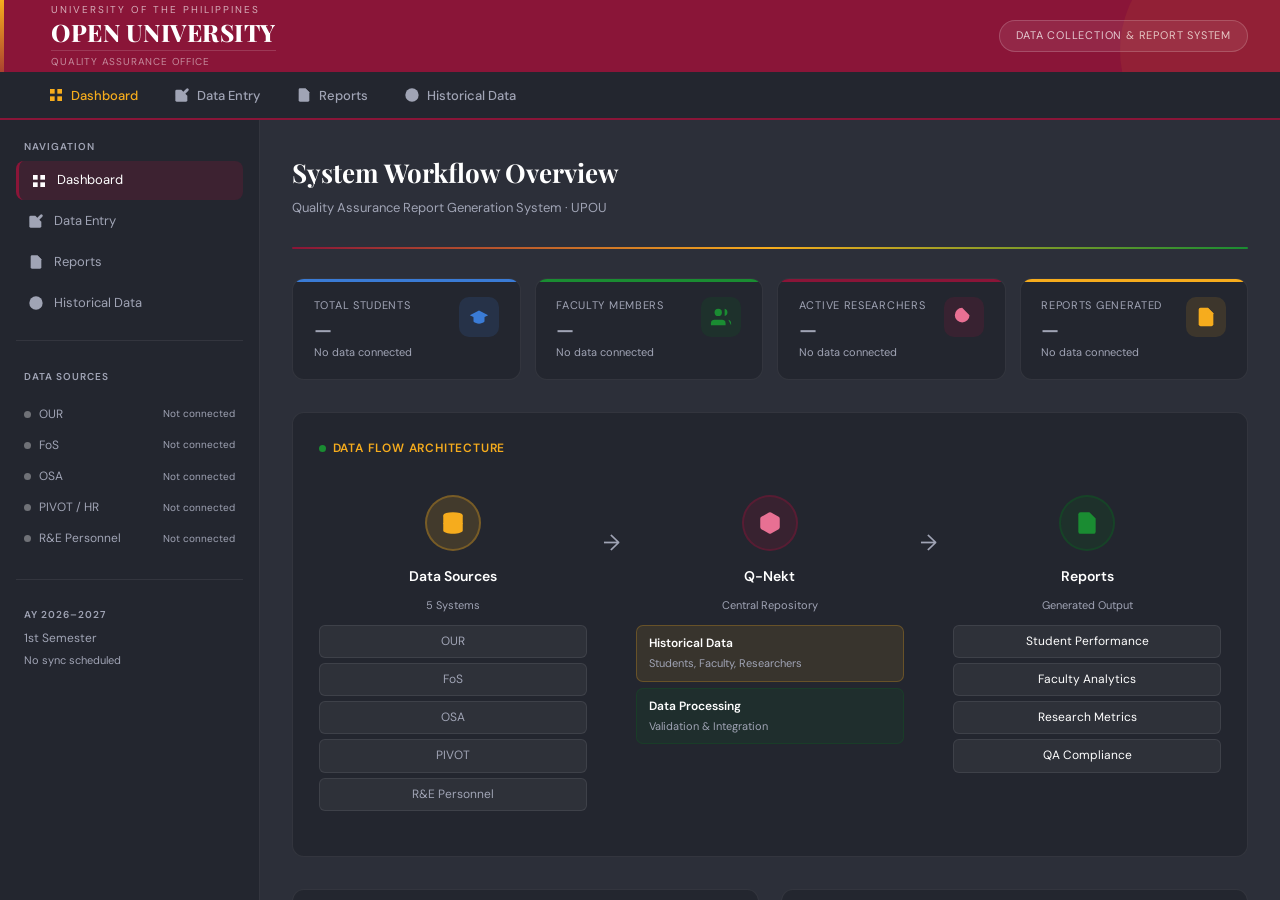
==== qa-office-system/index.html @ 0f29d45d "Add files via upload" ====
<!DOCTYPE html>
<html lang="en">
<head>
  <meta charset="UTF-8"/>
  <meta name="viewport" content="width=device-width, initial-scale=1.0"/>
  <title>Q-Nekt | UPOU Quality Assurance System</title>

  <!-- Google Fonts -->
  <link href="https://fonts.googleapis.com/css2?family=Playfair+Display:ital,wght@0,600;0,700;0,800;1,600&family=DM+Sans:wght@300;400;500;600&display=swap" rel="stylesheet"/>

  <!-- Stylesheet -->
  <link rel="stylesheet" href="styles.css"/>

  <!--
    HTML Templates (JS template literals, no fetch required)
    ├── shell.js          University header, top nav, sidebar, toast
    └── pages/
        ├── dashboard.js  Dashboard page
        ├── data-entry.js Data Entry page  (entry cards · database · activity log)
        ├── reports.js    Reports page     (report types · recent reports log)
        └── historical.js Historical Data page
  -->
  <script src="shell.js"></script>
  <script src="pages/dashboard.js"></script>
  <script src="pages/data-entry.js"></script>
  <script src="pages/reports.js"></script>
  <script src="pages/historical.js"></script>

  <!--
    Application Logic
    app.js   — all JS modules: navigation, data entry, database,
                activity log, reports hub, notifications
    loader.js — injects templates into DOM slots, calls initQNekt()
                (must be last so all templates and app.js are ready)
  -->
  <script src="app.js"></script>
  <script src="loader.js"></script>
</head>
<body>

  <!-- University header -->
  <div id="slot-header"></div>

  <!-- Top navigation bar -->
  <div id="slot-nav"></div>

  <!-- App body: sidebar + main content -->
  <div class="app-body">

    <!-- Sidebar -->
    <div id="slot-sidebar"></div>

    <!-- Main content area -->
    <main class="main">
      <div id="slot-dashboard"></div>
      <div id="slot-data-entry"></div>
      <div id="slot-reports"></div>
      <div id="slot-historical"></div>
    </main>

  </div>

  <!-- Notification toast -->
  <div id="slot-notif"></div>

</body>
</html>
---- qa-office-system/styles.css ----
/* ================================================================
   Q-Nekt · UPOU Quality Assurance System · Stylesheet
   ================================================================
   Sections
     [1] TOKENS & RESET    — CSS variables, resets, base body
     [2] SHELL             — Header, top nav, sidebar
     [3] SHARED COMPONENTS — Buttons, forms, tables, badges, tabs, toast
     [4] DASHBOARD         — Hero, metric cards, data-flow, progress
     [5] DATA ENTRY & REPORTS  — Hub tabs, entry cards, activity log,
                                  report cards, report preview
     [6] SCROLLBAR
   ================================================================ */

/* ================================================================
   Q-Nekt · UPOU Quality Assurance System
   ================================================================
   SECTIONS
     [1] TOKENS & RESET         CSS variables, resets, base body
     [2] SHELL                  Header, top nav, sidebar
     [3] SHARED COMPONENTS      Buttons, forms, inputs, tables,
                                badges, local tabs, toast
     [4] DASHBOARD              Hero, metric cards, data-flow,
                                progress bars, activity strip
     [5] DATA ENTRY & REPORTS   Hub tabs, entry cards, activity
                                log, report cards, report preview
     [6] SCROLLBAR
   ================================================================ */


/* ----------------------------------------------------------------
   [1] TOKENS & RESET
   ---------------------------------------------------------------- */
*, *::before, *::after { box-sizing: border-box; margin: 0; padding: 0; }
:root {
  --bg:       #2c2f39;
  --bg2:      #23262f;
  --bg3:      #1a1c23;
  --bg4:      #33374380;
  --text:     #ffffff;
  --muted:    #a0a4b5;
  --header:   #8a1538;
  --header2:  #a01a42;
  --gold:     #f6ac1d;
  --gold2:    #e09a17;
  --green:    #0e6021;
  --green2:   #1a8c32;
  --border:   rgba(246,172,29,0.15);
  --border2:  rgba(255,255,255,0.07);
  --sidebar-w: 260px;
}

body { background: var(--bg); color: var(--text); font-family: 'DM Sans', sans-serif; font-size: 14px; line-height: 1.6; display: flex; flex-direction: column; height: 100vh; overflow: hidden; }
.app-body { display: flex; flex: 1; overflow: hidden; min-height: 0; }
.main { flex: 1; overflow-y: scroll; padding: 2rem; min-width: 0; }
.page { display: none; }
.page.active { display: block; }


/* ----------------------------------------------------------------
   [2] SHELL  —  header · top nav · sidebar
   ---------------------------------------------------------------- */
.topbar { background: var(--bg3); height: 36px; display: flex; align-items: center; justify-content: flex-end; padding: 0 2rem; gap: 18px; border-bottom: 1px solid rgba(255,255,255,0.06); }
.topbar a { color: var(--muted); font-size: 13px; text-decoration: none; transition: color 0.2s; }
.topbar a:hover { color: var(--gold); }
.topbar-icon { width: 16px; height: 16px; fill: currentColor; display: inline-block; vertical-align: middle; }
.site-header { background: var(--header); padding: 0 2rem; display: flex; align-items: center; justify-content: space-between; height: 72px; position: relative; overflow: hidden; flex-shrink: 0; }
.site-header::after { content: ''; position: absolute; right: -60px; top: -60px; width: 220px; height: 220px; border-radius: 50%; background: rgba(246,172,29,0.07); pointer-events: none; }
.site-header::before { content: ''; position: absolute; left: 0; top: 0; bottom: 0; width: 4px; background: linear-gradient(180deg, var(--gold), rgba(246,172,29,0.3)); pointer-events: none; }
.header-brand { display: flex; align-items: center; gap: 0; padding-left: 1.2rem; }
.header-text-group { display: flex; flex-direction: column; gap: 1px; }
.header-univ-name { font-size: 10px; color: rgba(255,255,255,0.65); letter-spacing: 2px; text-transform: uppercase; font-weight: 400; }
.header-title { font-family: 'Playfair Display', serif; font-size: 24px; color: #fff; font-weight: 800; line-height: 1.1; letter-spacing: 0.5px; }
.header-title span { color: #fff; }
.header-subtitle { font-size: 10px; color: rgba(255,255,255,0.5); margin-top: 3px; letter-spacing: 0.8px; text-transform: uppercase; border-top: 1px solid rgba(255,255,255,0.15); padding-top: 3px; }

.header-qnekt { display: flex; align-items: center; }
.qnekt-badge { background: rgba(255,255,255,0.08); border: 1px solid rgba(255,255,255,0.18); border-radius: 20px; padding: 6px 16px; }
.qnekt-badge-sub { font-size: 11px; color: rgba(255,255,255,0.75); letter-spacing: 0.8px; text-transform: uppercase; white-space: nowrap; }
.site-nav { background: var(--bg2); border-bottom: 2px solid var(--header); display: flex; align-items: center; padding: 0 2rem; gap: 4px; height: 48px; position: sticky; top: 0; z-index: 200; flex-shrink: 0; overflow: hidden; }
.site-nav-item { display: flex; align-items: center; gap: 7px; padding: 0 16px; height: 48px; cursor: pointer; color: var(--muted); font-size: 13px; font-weight: 500; border-bottom: 2px solid transparent; margin-bottom: -2px; transition: all 0.2s; background: none; border-top: none; border-left: none; border-right: none; font-family: 'DM Sans', sans-serif; }
.site-nav-item:hover { color: var(--text); border-bottom-color: var(--gold); }
.site-nav-item.active { color: var(--gold); border-bottom-color: var(--gold); }
.site-nav-item svg { width: 16px; height: 16px; fill: currentColor; }
.nav-pill { background: var(--header); color: #fff; font-size: 10px; border-radius: 10px; padding: 1px 7px; font-weight: 600; }
.sidebar, #slot-sidebar { width: var(--sidebar-w); background: var(--bg2); border-right: 1px solid var(--border2); flex-shrink: 0; display: flex; flex-direction: column; overflow-y: auto; height: 100%; }
.sidebar-section { padding: 1.2rem 1rem 0.5rem; }
.sidebar-label { font-size: 10px; color: var(--muted); text-transform: uppercase; letter-spacing: 1px; font-weight: 600; padding: 0 8px; margin-bottom: 6px; }
.sidebar-item { display: flex; align-items: center; gap: 10px; padding: 9px 12px; border-radius: 8px; cursor: pointer; color: var(--muted); font-size: 13px; transition: all 0.18s; margin-bottom: 2px; }
.sidebar-item:hover { background: rgba(255,255,255,0.05); color: var(--text); }
.sidebar-item.active { background: rgba(138,21,56,0.25); color: var(--text); border-left: 3px solid var(--header); }
.sidebar-item svg { width: 16px; height: 16px; fill: currentColor; flex-shrink: 0; }
.sidebar-item .count { margin-left: auto; background: var(--gold); color: var(--bg3); font-size: 10px; border-radius: 10px; padding: 1px 7px; font-weight: 700; }
.sidebar-divider { height: 1px; background: var(--border2); margin: 8px 1rem; }
.sidebar-sources { padding: 0 1rem 1rem; }
.source-item { display: flex; align-items: center; gap: 8px; padding: 6px 8px; font-size: 12px; color: var(--muted); }
.source-dot { width: 7px; height: 7px; border-radius: 50%; flex-shrink: 0; background: rgba(255,255,255,0.35); transition: background 0.4s; }
.source-dot.disconnected { background: rgba(255,255,255,0.35); }
.source-dot.connected    { background: var(--green2); }
.source-dot.syncing      { background: var(--gold); }
.source-dot.error        { background: var(--header); }
.source-status { margin-left: auto; font-size: 10px; color: var(--muted); transition: color 0.4s; }
.source-status.connected { color: var(--green2); }
.source-status.syncing   { color: var(--gold); }
.source-status.error     { color: #e87093; }


/* ----------------------------------------------------------------
   [3] SHARED COMPONENTS  —  buttons · forms · tables · badges · tabs · toast
   ---------------------------------------------------------------- */
.btn { padding: 8px 18px; border-radius: 8px; border: none; cursor: pointer; font-size: 13px; font-weight: 500; font-family: 'DM Sans', sans-serif; transition: all 0.2s; display: inline-flex; align-items: center; gap: 7px; }
.btn-primary { background: var(--header); color: #fff; }
.btn-primary:hover { background: var(--header2); }
.btn-gold { background: var(--gold); color: var(--bg3); }
.btn-gold:hover { background: var(--gold2); }
.btn-ghost { background: transparent; border: 1px solid rgba(255,255,255,0.12); color: var(--muted); }
.btn-ghost:hover { border-color: var(--gold); color: var(--gold); }
.btn-green { background: var(--green); color: #fff; }
.btn-green:hover { background: var(--green2); }
.btn-row { display: flex; gap: 10px; flex-wrap: wrap; }
.form-grid { display: grid; grid-template-columns: 1fr 1fr; gap: 14px; margin-bottom: 1.5rem; }
.form-group { display: flex; flex-direction: column; gap: 5px; }
.form-group.full { grid-column: 1 / -1; }
label { font-size: 11px; color: var(--muted); font-weight: 500; text-transform: uppercase; letter-spacing: 0.5px; }
input, select, textarea { background: var(--bg3); border: 1px solid rgba(255,255,255,0.1); border-radius: 8px; color: var(--text); padding: 9px 12px; font-size: 13px; font-family: 'DM Sans', sans-serif; outline: none; transition: border-color 0.2s; }
input:focus, select:focus, textarea:focus { border-color: var(--gold); }
select option { background: var(--bg3); }
textarea { resize: vertical; min-height: 80px; }
.tabs-local { display: flex; gap: 5px; margin-bottom: 1.4rem; flex-wrap: wrap; }
.tab-btn { padding: 6px 15px; border-radius: 20px; border: 1px solid rgba(255,255,255,0.1); background: transparent; color: var(--muted); font-size: 12px; cursor: pointer; transition: all 0.2s; font-family: 'DM Sans', sans-serif; }
.tab-btn.active { background: var(--header); border-color: var(--header); color: #fff; font-weight: 500; }
.tab-btn:hover:not(.active) { border-color: var(--gold); color: var(--gold); }
.data-panel { display: none; }
.data-panel.active { display: block; }
.source-tag { font-size: 11px; color: var(--bg3); background: var(--gold); border-radius: 5px; padding: 3px 10px; display: inline-block; margin-bottom: 1rem; font-weight: 600; }
.table-wrap { overflow-x: auto; border-radius: 10px; border: 1px solid var(--border2); margin-bottom: 1rem; }
table { width: 100%; border-collapse: collapse; font-size: 13px; }
thead th { background: rgba(138,21,56,0.2); color: var(--gold); font-size: 10px; text-transform: uppercase; letter-spacing: 0.6px; padding: 10px 14px; text-align: left; font-weight: 600; border-bottom: 1px solid var(--border2); }
tbody td { padding: 10px 14px; border-bottom: 1px solid rgba(255,255,255,0.03); color: var(--text); }
tbody tr:last-child td { border-bottom: none; }
tbody tr:hover td { background: rgba(246,172,29,0.03); }
.badge { display: inline-block; padding: 2px 10px; border-radius: 12px; font-size: 11px; font-weight: 600; }
.badge-green { background: rgba(14,96,33,0.3); color: #4caf71; border: 1px solid rgba(14,96,33,0.5); }
.badge-gold { background: rgba(246,172,29,0.15); color: var(--gold); border: 1px solid rgba(246,172,29,0.3); }
.badge-red { background: rgba(138,21,56,0.25); color: #e87093; border: 1px solid rgba(138,21,56,0.4); }
.notif { position: fixed; bottom: 22px; right: 22px; background: var(--bg2); border: 1px solid var(--green2); border-radius: 10px; padding: 12px 18px; font-size: 13px; color: var(--text); display: none; z-index: 999; box-shadow: 0 6px 24px rgba(0,0,0,0.5); }
.notif.show { display: flex; align-items: center; gap: 10px; animation: slideUp 0.3s ease; }
@keyframes slideUp { from { opacity:0; transform: translateY(12px); } to { opacity:1; transform: translateY(0); } }
.notif-dot { width: 8px; height: 8px; border-radius: 50%; background: var(--green2); flex-shrink: 0; }
.hist-header { margin-bottom: 1.5rem; }
.hist-filter-row { display: flex; gap: 10px; flex-wrap: wrap; margin-bottom: 1.4rem; align-items: center; }
.hist-filter-row input, .hist-filter-row select { min-width: 150px; }


/* ----------------------------------------------------------------
   [4] DASHBOARD  —  hero · metrics · data-flow · progress
   ---------------------------------------------------------------- */
.page-hero { margin-bottom: 1.8rem; }
.page-hero-title { font-family: 'Playfair Display', serif; font-size: 26px; color: #ffffff; font-weight: 700; }
.page-hero-sub { color: var(--muted); font-size: 13px; margin-top: 4px; }
.deco-bar { height: 2px; background: linear-gradient(90deg, var(--header), var(--gold), var(--green2)); border-radius: 1px; margin: 12px 0 1.8rem; }
.metrics-row { display: grid; grid-template-columns: repeat(4, 1fr); gap: 14px; margin-bottom: 2rem; }
.metric-card { background: var(--bg2); border: 1px solid var(--border2); border-radius: 12px; padding: 1.1rem 1.3rem; position: relative; overflow: hidden; display: flex; align-items: flex-start; justify-content: space-between; }
.metric-card::before { content: ''; position: absolute; top: 0; left: 0; right: 0; height: 3px; }
.metric-card.c-gold::before { background: var(--gold); }
.metric-card.c-red::before { background: var(--header); }
.metric-card.c-green::before { background: var(--green2); }
.metric-card.c-blue::before { background: #3a7bd5; }
.metric-left { }
.metric-label { font-size: 11px; color: var(--muted); text-transform: uppercase; letter-spacing: 0.7px; margin-bottom: 6px; }
.metric-value { font-size: 30px; font-weight: 600; color: var(--text); line-height: 1; }
.metric-note { font-size: 11px; color: var(--muted); margin-top: 4px; }
.metric-icon { width: 40px; height: 40px; border-radius: 10px; display: flex; align-items: center; justify-content: center; flex-shrink: 0; }
.metric-icon.gold { background: rgba(246,172,29,0.12); }
.metric-icon.red { background: rgba(138,21,56,0.2); }
.metric-icon.green { background: rgba(14,96,33,0.2); }
.metric-icon.blue { background: rgba(58,123,213,0.15); }
.metric-icon svg { width: 22px; height: 22px; fill: currentColor; }
.metric-icon.gold svg { color: var(--gold); }
.metric-icon.red svg { color: #e87093; }
.metric-icon.green svg { color: var(--green2); }
.metric-icon.blue svg { color: #3a7bd5; }
.content-grid { display: grid; grid-template-columns: 1fr 1fr; gap: 1.4rem; margin-bottom: 2rem; }
.content-grid.wide { grid-template-columns: 2fr 1fr; }
.card { background: var(--bg2); border: 1px solid var(--border2); border-radius: 12px; padding: 1.4rem; }
.card-header { display: flex; align-items: center; justify-content: space-between; margin-bottom: 1.1rem; }
.card-title { font-size: 12px; font-weight: 600; color: var(--gold); text-transform: uppercase; letter-spacing: 0.8px; display: flex; align-items: center; gap: 7px; }
.card-title-dot { width: 7px; height: 7px; border-radius: 50%; background: var(--gold); }
.card-title-dot.green { background: var(--green2); }
.card-title-dot.red { background: var(--header); }
.card-action { font-size: 11px; color: var(--muted); cursor: pointer; background: none; border: none; font-family: 'DM Sans', sans-serif; }
.card-action:hover { color: var(--gold); }
.flow-diagram { display: flex; align-items: flex-start; justify-content: space-between; padding: 1.2rem 0; gap: 1rem; }
.flow-col { flex: 1; display: flex; flex-direction: column; align-items: center; gap: 10px; }
.flow-icon-wrap { width: 56px; height: 56px; border-radius: 50%; display: flex; align-items: center; justify-content: center; margin-bottom: 4px; }
.flow-icon-wrap.gold { background: rgba(246,172,29,0.15); border: 2px solid rgba(246,172,29,0.3); }
.flow-icon-wrap.red { background: rgba(138,21,56,0.2); border: 2px solid rgba(138,21,56,0.4); }
.flow-icon-wrap.green { background: rgba(14,96,33,0.2); border: 2px solid rgba(14,96,33,0.4); }
.flow-icon-wrap svg { width: 26px; height: 26px; fill: currentColor; }
.flow-icon-wrap.gold svg { color: var(--gold); }
.flow-icon-wrap.red svg { color: #e87093; }
.flow-icon-wrap.green svg { color: var(--green2); }
.flow-label { font-weight: 600; font-size: 14px; text-align: center; }
.flow-sub { font-size: 11px; color: var(--muted); text-align: center; }
.flow-items { width: 100%; display: flex; flex-direction: column; gap: 5px; }
.flow-item { background: rgba(255,255,255,0.05); border: 1px solid rgba(255,255,255,0.08); border-radius: 6px; padding: 6px 12px; font-size: 12px; color: var(--muted); text-align: center; }
.flow-arrow { font-size: 22px; color: var(--muted); flex-shrink: 0; margin-top: 30px; }
.flow-center-items { width: 100%; display: flex; flex-direction: column; gap: 6px; }
.flow-center-item { border-radius: 7px; padding: 8px 12px; }
.flow-center-item.gold-bg { background: rgba(246,172,29,0.1); border: 1px solid rgba(246,172,29,0.25); }
.flow-center-item.green-bg { background: rgba(14,96,33,0.15); border: 1px solid rgba(14,96,33,0.3); }
.flow-center-item h4 { font-size: 12px; font-weight: 600; color: var(--text); margin-bottom: 2px; }
.flow-center-item p { font-size: 11px; color: var(--muted); }
.progress-item { margin-bottom: 11px; }
.progress-row { display: flex; justify-content: space-between; font-size: 12px; margin-bottom: 4px; color: var(--text); }
.progress-pct { font-weight: 500; }
.progress-pct.gold { color: var(--gold); }
.progress-pct.green { color: var(--green2); }
.progress-pct.red { color: #e87093; }
.progress-bar { height: 5px; background: rgba(255,255,255,0.07); border-radius: 3px; overflow: hidden; }
.progress-fill { height: 100%; border-radius: 3px; transition: width 1.2s cubic-bezier(.4,0,.2,1); }
.progress-fill.gold { background: var(--gold); }
.progress-fill.green { background: var(--green2); }
.progress-fill.red { background: var(--header); }
.activity-item { display: flex; gap: 10px; padding: 8px 0; border-bottom: 1px solid rgba(255,255,255,0.04); }
.activity-item:last-child { border-bottom: none; }
.activity-dot { width: 7px; height: 7px; border-radius: 50%; flex-shrink: 0; margin-top: 5px; }
.activity-dot.gold { background: var(--gold); }
.activity-dot.green { background: var(--green2); }
.activity-dot.red { background: var(--header); }
.activity-text { font-size: 12px; color: var(--text); }
.activity-time { font-size: 11px; color: var(--muted); margin-top: 2px; }
.act-toolbar { display:flex; align-items:center; gap:10px; margin-bottom:1.2rem; flex-wrap:wrap; }
.act-filter { background:var(--bg3); border:1px solid rgba(255,255,255,0.1); border-radius:8px; color:var(--text); padding:7px 12px; font-size:12px; font-family:'DM Sans',sans-serif; outline:none; min-width:160px; }
.act-filter:focus { border-color:var(--gold); }
.act-empty { display:flex; flex-direction:column; align-items:center; justify-content:center; padding:4rem 1rem; color:var(--muted); font-size:13px; text-align:center; gap:10px; }
.act-empty svg { width:36px; height:36px; opacity:0.3; }
.act-list { display:flex; flex-direction:column; gap:8px; }
.act-item { background:var(--bg2); border:1px solid var(--border2); border-radius:10px; padding:1rem 1.2rem; display:flex; align-items:flex-start; gap:14px; transition:border-color 0.2s; }
.act-item:hover { border-color:rgba(255,255,255,0.12); }
.act-icon { width:36px; height:36px; border-radius:8px; display:flex; align-items:center; justify-content:center; flex-shrink:0; }
.act-icon svg { width:17px; height:17px; }
.act-icon.update   { background:rgba(58,123,213,0.15); color:#3a7bd5; }
.act-icon.batch    { background:rgba(246,172,29,0.12); color:var(--gold); }
.act-icon.import   { background:rgba(14,96,33,0.2);   color:var(--green2); }
.act-icon.export   { background:rgba(138,21,56,0.2);  color:#e87093; }
.act-icon.create   { background:rgba(14,96,33,0.15);  color:var(--green2); }
.act-body { flex:1; min-width:0; }
.act-title { font-size:13px; font-weight:500; color:var(--text); margin-bottom:3px; }
.act-meta  { font-size:11px; color:var(--muted); display:flex; gap:12px; flex-wrap:wrap; }
.act-type-pill { display:inline-block; font-size:10px; font-weight:600; border-radius:10px; padding:2px 9px; margin-left:auto; flex-shrink:0; align-self:center; }
.act-type-pill.update { background:rgba(58,123,213,0.15); color:#3a7bd5; border:1px solid rgba(58,123,213,0.25); }
.act-type-pill.batch  { background:rgba(246,172,29,0.12); color:var(--gold); border:1px solid rgba(246,172,29,0.25); }
.act-type-pill.import { background:rgba(14,96,33,0.2);  color:var(--green2); border:1px solid rgba(14,96,33,0.3); }
.act-type-pill.export { background:rgba(138,21,56,0.2); color:#e87093; border:1px solid rgba(138,21,56,0.3); }
.act-type-pill.create { background:rgba(14,96,33,0.15); color:var(--green2); border:1px solid rgba(14,96,33,0.25); }
.flow-full { background: var(--bg2); border: 1px solid var(--border2); border-radius: 12px; padding: 1.6rem; margin-bottom: 2rem; }


/* ----------------------------------------------------------------
   [5] DATA ENTRY & REPORTS  —  hub tabs · cards · activity log · report grid
   ---------------------------------------------------------------- */
.de-hub-tabs { display:flex; gap:4px; margin-bottom:1.6rem; border-bottom:1px solid var(--border2); padding-bottom:0; }
.de-hub-tab { display:flex; align-items:center; gap:7px; padding:9px 18px; background:none; border:none; border-bottom:2px solid transparent; margin-bottom:-1px; color:var(--muted); font-size:13px; font-weight:500; cursor:pointer; font-family:'DM Sans',sans-serif; transition:all 0.18s; }
.de-hub-tab svg { width:15px; height:15px; }
.de-hub-tab:hover { color:var(--text); }
.de-hub-tab.active { color:var(--gold); border-bottom-color:var(--gold); }
.de-hub-tab-badge { background:var(--header); color:#fff; font-size:10px; font-weight:700; border-radius:10px; padding:1px 7px; margin-left:2px; }
.act-toolbar { display:flex; align-items:center; gap:10px; margin-bottom:1.2rem; flex-wrap:wrap; }
.act-filter { background:var(--bg3); border:1px solid rgba(255,255,255,0.1); border-radius:8px; color:var(--text); padding:7px 12px; font-size:12px; font-family:'DM Sans',sans-serif; outline:none; min-width:160px; }
.act-filter:focus { border-color:var(--gold); }
.act-empty { display:flex; flex-direction:column; align-items:center; justify-content:center; padding:4rem 1rem; color:var(--muted); font-size:13px; text-align:center; gap:10px; }
.act-empty svg { width:36px; height:36px; opacity:0.3; }
.act-list { display:flex; flex-direction:column; gap:8px; }
.act-item { background:var(--bg2); border:1px solid var(--border2); border-radius:10px; padding:1rem 1.2rem; display:flex; align-items:flex-start; gap:14px; transition:border-color 0.2s; }
.act-item:hover { border-color:rgba(255,255,255,0.12); }
.act-icon { width:36px; height:36px; border-radius:8px; display:flex; align-items:center; justify-content:center; flex-shrink:0; }
.act-icon svg { width:17px; height:17px; }
.act-icon.update   { background:rgba(58,123,213,0.15); color:#3a7bd5; }
.act-icon.batch    { background:rgba(246,172,29,0.12); color:var(--gold); }
.act-icon.import   { background:rgba(14,96,33,0.2);   color:var(--green2); }
.act-icon.export   { background:rgba(138,21,56,0.2);  color:#e87093; }
.act-icon.create   { background:rgba(14,96,33,0.15);  color:var(--green2); }
.act-body { flex:1; min-width:0; }
.act-title { font-size:13px; font-weight:500; color:var(--text); margin-bottom:3px; }
.act-meta  { font-size:11px; color:var(--muted); display:flex; gap:12px; flex-wrap:wrap; }
.act-type-pill { display:inline-block; font-size:10px; font-weight:600; border-radius:10px; padding:2px 9px; margin-left:auto; flex-shrink:0; align-self:center; }
.act-type-pill.update { background:rgba(58,123,213,0.15); color:#3a7bd5; border:1px solid rgba(58,123,213,0.25); }
.act-type-pill.batch  { background:rgba(246,172,29,0.12); color:var(--gold); border:1px solid rgba(246,172,29,0.25); }
.act-type-pill.import { background:rgba(14,96,33,0.2);  color:var(--green2); border:1px solid rgba(14,96,33,0.3); }
.act-type-pill.export { background:rgba(138,21,56,0.2); color:#e87093; border:1px solid rgba(138,21,56,0.3); }
.act-type-pill.create { background:rgba(14,96,33,0.15); color:var(--green2); border:1px solid rgba(14,96,33,0.25); }
.de-hub-tabs { display:flex; gap:4px; margin-bottom:1.6rem; border-bottom:1px solid var(--border2); padding-bottom:0; }
.de-hub-tab { display:flex; align-items:center; gap:7px; padding:9px 18px; background:none; border:none; border-bottom:2px solid transparent; margin-bottom:-1px; color:var(--muted); font-size:13px; font-weight:500; cursor:pointer; font-family:'DM Sans',sans-serif; transition:all 0.18s; }
.de-hub-tab svg { width:15px; height:15px; }
.de-hub-tab:hover { color:var(--text); }
.de-hub-tab.active { color:var(--gold); border-bottom-color:var(--gold); }
.de-hub-tab-badge { background:var(--header); color:#fff; font-size:10px; font-weight:700; border-radius:10px; padding:1px 7px; margin-left:2px; }
.de-notice { display:flex; align-items:flex-start; gap:14px; background:rgba(246,172,29,0.07); border:1px solid rgba(246,172,29,0.2); border-radius:10px; padding:1rem 1.2rem; margin-bottom:1.6rem; }
.de-notice svg { width:20px; height:20px; flex-shrink:0; color:var(--gold); margin-top:2px; }
.de-notice-title { font-size:13px; font-weight:600; color:var(--gold); margin-bottom:3px; }
.de-notice-sub { font-size:12px; color:var(--muted); line-height:1.5; }
.de-metrics { display:grid; grid-template-columns:repeat(4,1fr); gap:12px; margin-bottom:1.8rem; }
.de-metric { background:var(--bg2); border:1px solid var(--border2); border-radius:10px; padding:1rem 1.1rem; display:flex; align-items:flex-start; justify-content:space-between; }
.de-metric-label { font-size:10px; color:var(--muted); text-transform:uppercase; letter-spacing:0.6px; margin-bottom:6px; }
.de-metric-value { font-size:26px; font-weight:600; color:var(--text); line-height:1; }
.de-metric-value--sm { font-size:16px; margin-top:4px; }
.de-metric-icon { width:32px; height:32px; border-radius:8px; background:rgba(255,255,255,0.05); display:flex; align-items:center; justify-content:center; flex-shrink:0; }
.de-metric-icon svg { width:16px; height:16px; color:var(--muted); }
.de-cards { display:grid; grid-template-columns:repeat(3,1fr); gap:1.1rem; }
.de-card { background:var(--bg2); border:1px solid var(--border2); border-radius:12px; padding:1.3rem; display:flex; flex-direction:column; gap:1rem; transition:border-color 0.2s, transform 0.2s; }
.de-card:hover { border-color:rgba(246,172,29,0.3); transform:translateY(-2px); }
.de-card-header { display:flex; align-items:flex-start; gap:12px; }
.de-card-icon { width:44px; height:44px; border-radius:10px; display:flex; align-items:center; justify-content:center; flex-shrink:0; }
.de-card-icon svg { width:22px; height:22px; }
.de-card-title { font-size:14px; font-weight:600; color:var(--text); margin-bottom:4px; }
.de-card-desc { font-size:12px; color:var(--muted); line-height:1.5; }
.de-card-sections { border-top:1px solid var(--border2); padding-top:0.9rem; }
.de-section-label { font-size:11px; font-weight:600; color:var(--muted); text-transform:uppercase; letter-spacing:0.5px; margin-bottom:8px; }
.de-section-item { display:flex; align-items:center; gap:7px; font-size:12px; color:var(--muted); padding:3px 0; }
.de-section-item svg { width:14px; height:14px; flex-shrink:0; color:var(--green2); fill:none; stroke:currentColor; stroke-width:2.5; }
.de-card-footer { margin-top:auto; border-top:1px solid var(--border2); padding-top:0.9rem; display:flex; flex-direction:column; gap:10px; }
.de-card-stats { display:flex; gap:1.5rem; }
.de-stat-label { font-size:10px; color:var(--muted); text-transform:uppercase; letter-spacing:0.5px; margin-bottom:2px; }
.de-stat-val { font-size:16px; font-weight:600; color:var(--text); }
.de-card-actions { display:flex; align-items:center; gap:8px; }
.de-btn-enter { flex:1; background:var(--header); color:#fff; border:none; border-radius:8px; padding:10px 16px; font-size:13px; font-weight:500; cursor:pointer; font-family:'DM Sans',sans-serif; transition:background 0.2s; }
.de-btn-enter:hover { background:var(--header2); }
.de-btn-icon { width:38px; height:38px; border-radius:8px; border:1px solid var(--border2); background:transparent; display:flex; align-items:center; justify-content:center; cursor:pointer; color:var(--muted); transition:all 0.2s; flex-shrink:0; }
.de-btn-icon:hover { border-color:var(--gold); color:var(--gold); }
.de-btn-icon svg { width:16px; height:16px; }
.reports-grid { display: grid; grid-template-columns: repeat(auto-fit, minmax(230px,1fr)); gap: 1.1rem; margin-bottom: 2rem; }
.report-card { background: var(--bg2); border: 1px solid var(--border2); border-radius: 12px; padding: 1.3rem; cursor: pointer; transition: all 0.22s; position: relative; overflow: hidden; }
.report-card::after { content: ''; position: absolute; bottom: 0; left: 0; right: 0; height: 3px; opacity: 0; transition: opacity 0.2s; }
.report-card.c-gold::after { background: linear-gradient(90deg, var(--header), var(--gold)); }
.report-card.c-green::after { background: linear-gradient(90deg, var(--green), var(--green2)); }
.report-card:hover { border-color: var(--gold); transform: translateY(-2px); }
.report-card:hover::after { opacity: 1; }
.report-icon { width: 42px; height: 42px; border-radius: 10px; display: flex; align-items: center; justify-content: center; margin-bottom: 11px; }
.report-icon.gold { background: rgba(246,172,29,0.12); }
.report-icon.red { background: rgba(138,21,56,0.2); }
.report-icon.green { background: rgba(14,96,33,0.18); }
.report-icon svg { width: 22px; height: 22px; fill: currentColor; }
.report-icon.gold svg { color: var(--gold); }
.report-icon.red svg { color: #e87093; }
.report-icon.green svg { color: var(--green2); }
.report-name { font-weight: 600; font-size: 14px; margin-bottom: 5px; color: var(--text); }
.report-desc { font-size: 12px; color: var(--muted); line-height: 1.5; }
.report-meta { margin-top: 13px; padding-top: 10px; border-top: 1px solid rgba(255,255,255,0.05); display: flex; justify-content: space-between; align-items: center; font-size: 11px; color: var(--muted); }
.report-meta-action { color: var(--gold); }

.report-preview { background: var(--bg2); border: 1px solid var(--border2); border-radius: 12px; padding: 1.6rem; }
.preview-top { display: flex; justify-content: space-between; align-items: flex-start; margin-bottom: 1.5rem; flex-wrap: wrap; gap: 10px; }
.preview-title { font-family: 'Playfair Display', serif; font-size: 20px; color: var(--header); font-weight: 700; }
.preview-sub { font-size: 12px; color: var(--muted); margin-top: 4px; }
.report-doc { background: var(--bg3); border: 1px solid var(--border2); border-radius: 8px; padding: 1.4rem; }
.report-doc h3 { color: var(--header); font-family: 'Playfair Display', serif; font-size: 15px; margin-bottom: 8px; border-bottom: 1px solid rgba(138,21,56,0.25); padding-bottom: 5px; }
.doc-row { display: flex; justify-content: space-between; padding: 5px 0; border-bottom: 1px solid rgba(255,255,255,0.04); font-size: 12px; }
.doc-label { color: var(--muted); }
.rpt-cards { display:grid; grid-template-columns:repeat(2,1fr); gap:1.2rem; }
.rpt-card { background:var(--bg2); border:1px solid var(--border2); border-radius:12px; padding:1.5rem; display:flex; flex-direction:column; gap:1rem; transition:border-color 0.2s, transform 0.2s; }
.rpt-card:hover { border-color:rgba(246,172,29,0.3); transform:translateY(-2px); }
.rpt-card-header { display:flex; align-items:flex-start; gap:14px; }
.rpt-card-icon { width:48px; height:48px; border-radius:12px; display:flex; align-items:center; justify-content:center; flex-shrink:0; }
.rpt-card-icon svg { width:24px; height:24px; }
.rpt-card-title { font-size:15px; font-weight:600; color:var(--text); margin-bottom:5px; }
.rpt-card-desc { font-size:12px; color:var(--muted); line-height:1.6; }
.rpt-sections { border-top:1px solid var(--border2); padding-top:1rem; }
.rpt-section-label { font-size:11px; font-weight:600; color:var(--muted); text-transform:uppercase; letter-spacing:0.5px; margin-bottom:8px; }
.rpt-tags { display:flex; flex-wrap:wrap; gap:6px; }
.rpt-tag { background:rgba(255,255,255,0.05); border:1px solid rgba(255,255,255,0.1); border-radius:20px; padding:3px 11px; font-size:11px; color:var(--muted); }
.rpt-formats { padding-top:0.8rem; }
.rpt-format-tags { display:flex; gap:6px; margin-top:6px; }
.rpt-format { background:rgba(246,172,29,0.1); border:1px solid rgba(246,172,29,0.2); border-radius:6px; padding:3px 12px; font-size:11px; font-weight:600; color:var(--gold); }
.rpt-btn-generate { width:100%; background:var(--bg3); color:var(--text); border:1px solid rgba(255,255,255,0.1); border-radius:8px; padding:12px 16px; font-size:13px; font-weight:500; cursor:pointer; font-family:'DM Sans',sans-serif; transition:all 0.2s; display:flex; align-items:center; justify-content:center; gap:8px; margin-top:auto; }
.rpt-btn-generate:hover { background:var(--header); border-color:var(--header); color:#fff; }
.rpt-btn-generate svg { width:16px; height:16px; }
::-webkit-scrollbar { width: 6px; height: 6px; }
::-webkit-scrollbar-track { background: var(--bg3); }
::-webkit-scrollbar-thumb { background: rgba(255,255,255,0.12); border-radius: 3px; }
::-webkit-scrollbar-thumb:hover { background: rgba(246,172,29,0.4); }


/* ----------------------------------------------------------------
   [6] SCROLLBAR
   ---------------------------------------------------------------- */
::-webkit-scrollbar { width: 6px; height: 6px; }
::-webkit-scrollbar-track { background: var(--bg3); }
::-webkit-scrollbar-thumb { background: rgba(255,255,255,0.12); border-radius: 3px; }
::-webkit-scrollbar-thumb:hover { background: rgba(246,172,29,0.4); }
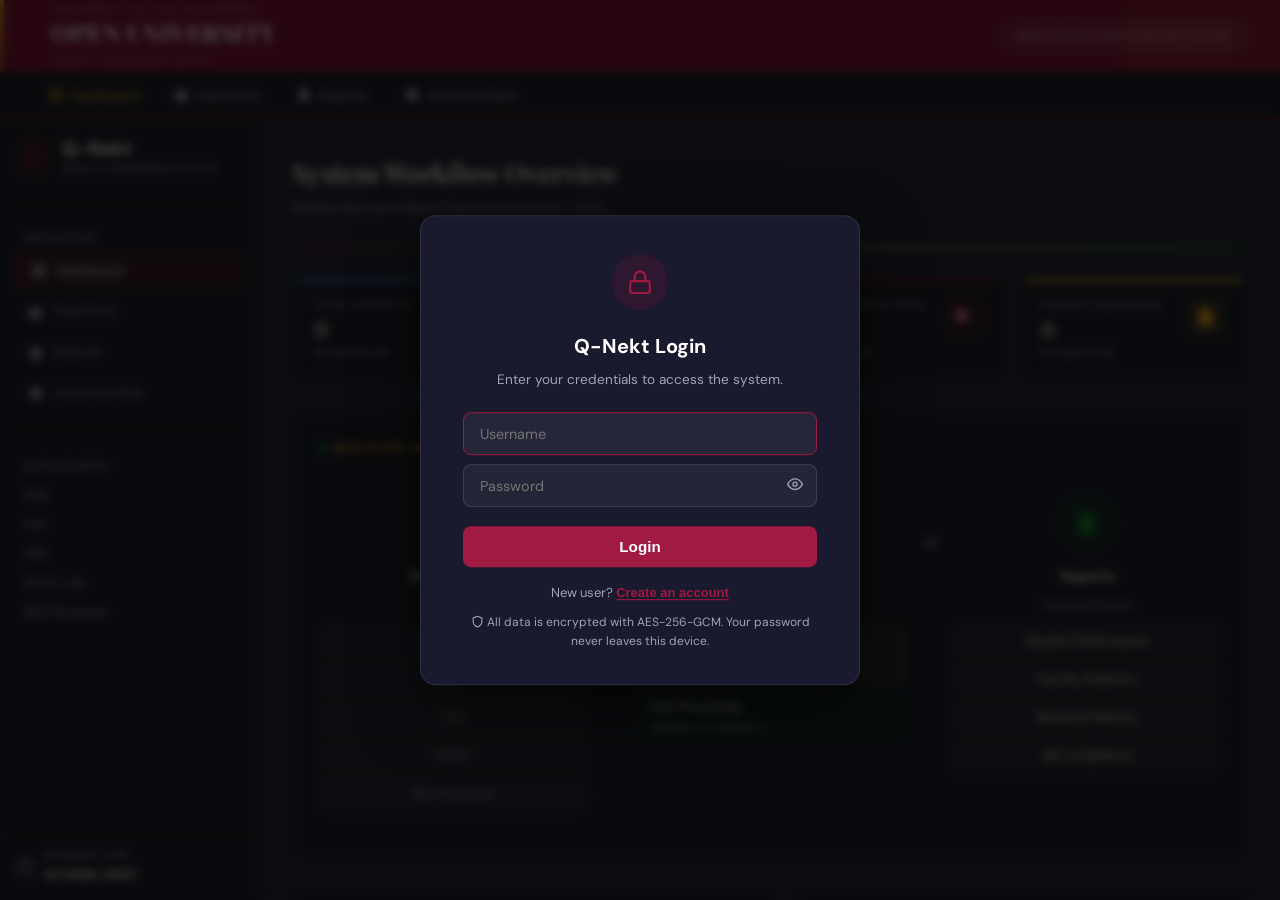
==== commit 0a53f4ec: "Add files via upload" ====
--- a/qa-office-system/index.html
+++ b/qa-office-system/index.html
@@ -5,20 +5,46 @@
   <meta name="viewport" content="width=device-width, initial-scale=1.0"/>
   <title>Q-Nekt | UPOU Quality Assurance System</title>
 
-  <!-- Google Fonts -->
+  <!--
+    ════════════════════════════════════════════════════════════════
+    Q-Nekt · UPOU Quality Assurance System
+    ════════════════════════════════════════════════════════════════
+    This is the entry point. It is intentionally lean — all HTML
+    content, CSS, and JavaScript live in separate files so the
+    codebase stays organised and easy to maintain.
+
+    How the page is assembled:
+      1. styles.css    Loads the stylesheet (colours, layout, components)
+      2. shell.js      Defines template strings for the persistent shell
+                       (header, nav, sidebar, notification toast)
+      3. pages/*.js    Each file defines a template string for one page
+                       (Dashboard, Data Entry, Reports, Historical Data)
+      4. app.js        Defines all JavaScript functions (navigation,
+                       data entry, reports, activity log, notifications)
+      5. loader.js     On DOMContentLoaded: injects all templates into
+                       their <div id="slot-*"> placeholders below, then
+                       calls initQNekt() to boot the app
+
+    To add a new page:
+      1. Create pages/my-page.js and export a MY_PAGE_HTML const
+      2. Add a slot <div id="slot-my-page"></div> in the main below
+      3. Add it to the slots map in loader.js
+      4. Add a nav button in shell.js (SIDEBAR_HTML and NAV_HTML)
+      5. Register the page in showPage() in app.js
+    ════════════════════════════════════════════════════════════════
+  -->
+
+  <!-- All styling: colours, layout, components, scrollbar -->
+  <link rel="stylesheet" href="styles.css"/>
+
+  <!-- Google Fonts: Playfair Display (headings) + DM Sans (body) -->
   <link href="https://fonts.googleapis.com/css2?family=Playfair+Display:ital,wght@0,600;0,700;0,800;1,600&family=DM+Sans:wght@300;400;500;600&display=swap" rel="stylesheet"/>
 
-  <!-- Stylesheet -->
-  <link rel="stylesheet" href="styles.css"/>
-
   <!--
-    HTML Templates (JS template literals, no fetch required)
-    ├── shell.js          University header, top nav, sidebar, toast
-    └── pages/
-        ├── dashboard.js  Dashboard page
-        ├── data-entry.js Data Entry page  (entry cards · database · activity log)
-        ├── reports.js    Reports page     (report types · recent reports log)
-        └── historical.js Historical Data page
+    HTML Templates
+    Each file exports a JavaScript const containing the HTML for
+    that section. loader.js injects them into the slots below.
+    They must be loaded before loader.js.
   -->
   <script src="shell.js"></script>
   <script src="pages/dashboard.js"></script>
@@ -27,30 +53,44 @@
   <script src="pages/historical.js"></script>
 
   <!--
-    Application Logic
-    app.js   — all JS modules: navigation, data entry, database,
-                activity log, reports hub, notifications
-    loader.js — injects templates into DOM slots, calls initQNekt()
-                (must be last so all templates and app.js are ready)
+    Application Logic & Loader
+    app.js must be loaded before loader.js so all functions
+    (including initQNekt) are defined when loader.js calls them.
   -->
   <script src="app.js"></script>
   <script src="loader.js"></script>
+
+  <!--
+    Database & Encryption Layer
+    Must be loaded after app.js and loader.js so all Q-Nekt UI
+    functions exist before db-integration.js hooks into them.
+
+    db-crypto.js     — AES-GCM 256-bit encryption (Web Crypto API)
+    db.js            — IndexedDB schema, CRUD, audit log, export/import
+    db-integration.js — Wires forms to DB, renders tables, unlock modal
+  -->
+  <script src="db-crypto.js"></script>
+  <script src="db.js"></script>
+  <script src="db-integration.js"></script>
 </head>
 <body>
 
-  <!-- University header -->
+  <!-- University header bar (injected from shell.js → HEADER_HTML) -->
   <div id="slot-header"></div>
 
-  <!-- Top navigation bar -->
+  <!-- Top navigation tabs (injected from shell.js → NAV_HTML) -->
   <div id="slot-nav"></div>
 
-  <!-- App body: sidebar + main content -->
+  <!-- App body: sidebar on the left, main content on the right -->
   <div class="app-body">
 
-    <!-- Sidebar -->
+    <!-- Left sidebar: nav links, data source dots, AY label
+         (injected from shell.js → SIDEBAR_HTML) -->
     <div id="slot-sidebar"></div>
 
-    <!-- Main content area -->
+    <!-- Main scrollable content area — one slot per page.
+         Only the active page is visible at a time (controlled
+         by showPage() in app.js). -->
     <main class="main">
       <div id="slot-dashboard"></div>
       <div id="slot-data-entry"></div>
@@ -60,7 +100,8 @@
 
   </div>
 
-  <!-- Notification toast -->
+  <!-- Toast notification — brief pop-up after user actions
+       (injected from shell.js → NOTIF_HTML) -->
   <div id="slot-notif"></div>
 
 </body>
--- a/qa-office-system/styles.css
+++ b/qa-office-system/styles.css
@@ -1,14 +1,27 @@
 /* ================================================================
    Q-Nekt · UPOU Quality Assurance System · Stylesheet
    ================================================================
+   All styling for the Q-Nekt QA system is in this single file,
+   organised into six sections so it is easy to find and edit
+   specific parts of the design.
+
+   Colour palette (defined as CSS variables in Section 1):
+     --bg / --bg2 / --bg3   Dark backgrounds (lightest to darkest)
+     --header               UPOU maroon  #8a1538
+     --gold                 Accent gold  #f6ac1d
+     --green / --green2     Success green
+     --muted                Subdued text #a0a4b5
+
    Sections
-     [1] TOKENS & RESET    — CSS variables, resets, base body
-     [2] SHELL             — Header, top nav, sidebar
-     [3] SHARED COMPONENTS — Buttons, forms, tables, badges, tabs, toast
-     [4] DASHBOARD         — Hero, metric cards, data-flow, progress
-     [5] DATA ENTRY & REPORTS  — Hub tabs, entry cards, activity log,
-                                  report cards, report preview
-     [6] SCROLLBAR
+     [1] TOKENS & RESET    — CSS variables, box-sizing reset, body
+     [2] SHELL             — Header, top nav bar, sidebar layout
+     [3] SHARED COMPONENTS — Buttons, form inputs, tables, badges,
+                              pill tabs, notification toast
+     [4] DASHBOARD         — Page hero, metric cards, data-flow
+                              diagram, progress bars
+     [5] DATA ENTRY & REPORTS — Hub tab bar, entry cards, activity
+                                 log items, report cards, preview
+     [6] SCROLLBAR         — Custom thin scrollbar styling
    ================================================================ */
 
 /* ================================================================
@@ -29,6 +42,11 @@
 
 /* ----------------------------------------------------------------
    [1] TOKENS & RESET
+   ----------------------------------------------------------------
+   CSS custom properties (variables) used throughout the stylesheet.
+   Change a colour here and it updates everywhere automatically.
+   Also resets browser default margins/padding and sets the base
+   body layout (full viewport height, no overflow).
    ---------------------------------------------------------------- */
 *, *::before, *::after { box-sizing: border-box; margin: 0; padding: 0; }
 :root {
@@ -58,6 +76,10 @@
 
 /* ----------------------------------------------------------------
    [2] SHELL  —  header · top nav · sidebar
+   ----------------------------------------------------------------
+   Styles the persistent chrome that wraps every page:
+   the UPOU university header bar, the top navigation tab strip,
+   and the left sidebar (nav items, source dots, AY label).
    ---------------------------------------------------------------- */
 .topbar { background: var(--bg3); height: 36px; display: flex; align-items: center; justify-content: flex-end; padding: 0 2rem; gap: 18px; border-bottom: 1px solid rgba(255,255,255,0.06); }
 .topbar a { color: var(--muted); font-size: 13px; text-decoration: none; transition: color 0.2s; }
@@ -91,21 +113,27 @@
 .sidebar-item svg { width: 16px; height: 16px; fill: currentColor; flex-shrink: 0; }
 .sidebar-item .count { margin-left: auto; background: var(--gold); color: var(--bg3); font-size: 10px; border-radius: 10px; padding: 1px 7px; font-weight: 700; }
 .sidebar-divider { height: 1px; background: var(--border2); margin: 8px 1rem; }
-.sidebar-sources { padding: 0 1rem 1rem; }
-.source-item { display: flex; align-items: center; gap: 8px; padding: 6px 8px; font-size: 12px; color: var(--muted); }
-.source-dot { width: 7px; height: 7px; border-radius: 50%; flex-shrink: 0; background: rgba(255,255,255,0.35); transition: background 0.4s; }
-.source-dot.disconnected { background: rgba(255,255,255,0.35); }
-.source-dot.connected    { background: var(--green2); }
-.source-dot.syncing      { background: var(--gold); }
-.source-dot.error        { background: var(--header); }
-.source-status { margin-left: auto; font-size: 10px; color: var(--muted); transition: color 0.4s; }
-.source-status.connected { color: var(--green2); }
-.source-status.syncing   { color: var(--gold); }
-.source-status.error     { color: #e87093; }
+.sidebar-brand { display: flex; align-items: center; gap: 10px; padding: 1.1rem 1rem 1rem; }
+.sidebar-brand-logo { width: 36px; height: 36px; border-radius: 9px; background: rgba(138,21,56,0.25); display: flex; align-items: center; justify-content: center; color: var(--header2); flex-shrink: 0; }
+.sidebar-brand-logo svg { width: 18px; height: 18px; }
+.sidebar-brand-name { font-size: 19px; font-weight: 700; color: var(--text); line-height: 1.2; }
+.sidebar-brand-sub { font-size: 10px; color: var(--muted); text-transform: uppercase; letter-spacing: 0.6px; font-weight: 500; margin-top: 1px; }
+.sidebar-ay-block { margin-top: auto; border-top: 1px solid var(--border2); }
+.sidebar-ay-inner { display: flex; align-items: center; gap: 10px; padding: 0.9rem 1rem; }
+.sidebar-ay-inner svg { width: 18px; height: 18px; color: var(--muted); flex-shrink: 0; }
+.sidebar-ay-label { font-size: 9px; text-transform: uppercase; letter-spacing: 1px; color: var(--muted); font-weight: 600; margin-bottom: 2px; }
+.sidebar-ay-value { font-size: 13px; font-weight: 700; color: var(--text); }
+.sidebar-source-row { display: flex; align-items: center; padding: 5px 8px; font-size: 12px; }
+.sidebar-source-name { color: var(--muted); font-weight: 500; }
 
 
 /* ----------------------------------------------------------------
    [3] SHARED COMPONENTS  —  buttons · forms · tables · badges · tabs · toast
+   ----------------------------------------------------------------
+   Reusable styles used across multiple pages:
+   .btn-* variants, input/select/textarea, table cells,
+   badge pills, local tab strips (.tabs-local), and the
+   notification toast (.notif).
    ---------------------------------------------------------------- */
 .btn { padding: 8px 18px; border-radius: 8px; border: none; cursor: pointer; font-size: 13px; font-weight: 500; font-family: 'DM Sans', sans-serif; transition: all 0.2s; display: inline-flex; align-items: center; gap: 7px; }
 .btn-primary { background: var(--header); color: #fff; }
@@ -146,13 +174,50 @@
 .notif.show { display: flex; align-items: center; gap: 10px; animation: slideUp 0.3s ease; }
 @keyframes slideUp { from { opacity:0; transform: translateY(12px); } to { opacity:1; transform: translateY(0); } }
 .notif-dot { width: 8px; height: 8px; border-radius: 50%; background: var(--green2); flex-shrink: 0; }
-.hist-header { margin-bottom: 1.5rem; }
-.hist-filter-row { display: flex; gap: 10px; flex-wrap: wrap; margin-bottom: 1.4rem; align-items: center; }
-.hist-filter-row input, .hist-filter-row select { min-width: 150px; }
+/* ----------------------------------------------------------------
+   Historical Data Analytics
+   ----------------------------------------------------------------
+   Tab bar, chart wrapper, chart empty states, summary cards,
+   and the data records table area.
+   ---------------------------------------------------------------- */
+.hist-tab-bar { display:flex; gap:0; margin-bottom:1.4rem; background:var(--bg2); border:1px solid var(--border2); border-radius:10px; padding:4px; }
+.hist-tab { flex:1; padding:9px 16px; border-radius:7px; border:none; background:transparent; color:var(--muted); font-size:13px; font-weight:500; cursor:pointer; font-family:'DM Sans',sans-serif; transition:all 0.18s; text-align:center; }
+.hist-tab:hover:not(.active) { color:var(--text); background:rgba(255,255,255,0.04); }
+.hist-tab.active { background:var(--header); color:#fff; }
+.hist-panel { display:none; }
+.hist-panel.active { display:block; }
+.hist-chart-header { display:flex; align-items:flex-start; justify-content:space-between; margin-bottom:1.2rem; flex-wrap:wrap; gap:10px; }
+.hist-chart-wrap { position:relative; height:260px; }
+.hist-chart-wrap canvas { width:100% !important; height:100% !important; display:block; }
+.hist-chart-empty { position:absolute; inset:0; display:flex; flex-direction:column; align-items:center; justify-content:center; color:var(--muted); font-size:13px; text-align:center; gap:6px; }
+.hist-summary-grid { display:grid; grid-template-columns:repeat(4,1fr); gap:12px; margin-bottom:1.4rem; }
+.hist-summary-card { background:var(--bg2); border:1px solid var(--border2); border-radius:10px; padding:1rem 1.2rem; }
+.hist-summary-label { font-size:10px; color:var(--muted); text-transform:uppercase; letter-spacing:0.6px; margin-bottom:6px; }
+.hist-summary-value { font-size:22px; font-weight:600; color:var(--text); line-height:1; margin-bottom:4px; }
+.hist-summary-note { font-size:11px; color:var(--muted); }
+.hist-filter-row { display:flex; gap:10px; flex-wrap:wrap; margin-bottom:1.4rem; align-items:center; }
+.hist-filter-row input, .hist-filter-row select { min-width:150px; }
+/* Data Repository Summary */
+.repo-summary { margin-bottom:1.6rem; }
+.repo-summary-title { font-size:15px; font-weight:600; color:var(--text); margin-bottom:1.4rem; }
+.repo-summary-body { display:grid; grid-template-columns:1fr auto 1fr; gap:0; align-items:start; }
+.repo-divider { width:1px; background:var(--border2); margin:0 2rem; align-self:stretch; }
+.repo-col-heading { font-size:13px; font-weight:600; color:var(--text); margin-bottom:0.9rem; }
+.repo-col { display:flex; flex-direction:column; gap:4px; }
+.repo-row { display:flex; align-items:center; justify-content:space-between; padding:10px 12px; }
+.repo-row-left { display:flex; align-items:center; gap:10px; }
+.repo-icon { width:32px; height:32px; border-radius:8px; display:flex; align-items:center; justify-content:center; flex-shrink:0; }
+.repo-icon svg { width:16px; height:16px; }
+.repo-label { font-size:13px; color:var(--muted); }
+.repo-value { font-size:13px; font-weight:600; color:var(--text); }
 
 
 /* ----------------------------------------------------------------
    [4] DASHBOARD  —  hero · metrics · data-flow · progress
+   ----------------------------------------------------------------
+   Styles specific to the Dashboard page:
+   .page-hero title/subtitle, .metric-card grid, the data-flow
+   diagram columns and arrows, and progress bar items.
    ---------------------------------------------------------------- */
 .page-hero { margin-bottom: 1.8rem; }
 .page-hero-title { font-family: 'Playfair Display', serif; font-size: 26px; color: #ffffff; font-weight: 700; }
@@ -165,7 +230,6 @@
 .metric-card.c-red::before { background: var(--header); }
 .metric-card.c-green::before { background: var(--green2); }
 .metric-card.c-blue::before { background: #3a7bd5; }
-.metric-left { }
 .metric-label { font-size: 11px; color: var(--muted); text-transform: uppercase; letter-spacing: 0.7px; margin-bottom: 6px; }
 .metric-value { font-size: 30px; font-weight: 600; color: var(--text); line-height: 1; }
 .metric-note { font-size: 11px; color: var(--muted); margin-top: 4px; }
@@ -258,6 +322,11 @@
 
 /* ----------------------------------------------------------------
    [5] DATA ENTRY & REPORTS  —  hub tabs · cards · activity log · report grid
+   ----------------------------------------------------------------
+   Styles for the Data Entry and Reports pages:
+   .de-hub-tab bar, .de-card entry cards, activity log items
+   (.act-*), report type cards (.rpt-card), and the report
+   preview / document panel.
    ---------------------------------------------------------------- */
 .de-hub-tabs { display:flex; gap:4px; margin-bottom:1.6rem; border-bottom:1px solid var(--border2); padding-bottom:0; }
 .de-hub-tab { display:flex; align-items:center; gap:7px; padding:9px 18px; background:none; border:none; border-bottom:2px solid transparent; margin-bottom:-1px; color:var(--muted); font-size:13px; font-weight:500; cursor:pointer; font-family:'DM Sans',sans-serif; transition:all 0.18s; }
@@ -371,9 +440,41 @@
 .rpt-formats { padding-top:0.8rem; }
 .rpt-format-tags { display:flex; gap:6px; margin-top:6px; }
 .rpt-format { background:rgba(246,172,29,0.1); border:1px solid rgba(246,172,29,0.2); border-radius:6px; padding:3px 12px; font-size:11px; font-weight:600; color:var(--gold); }
-.rpt-btn-generate { width:100%; background:var(--bg3); color:var(--text); border:1px solid rgba(255,255,255,0.1); border-radius:8px; padding:12px 16px; font-size:13px; font-weight:500; cursor:pointer; font-family:'DM Sans',sans-serif; transition:all 0.2s; display:flex; align-items:center; justify-content:center; gap:8px; margin-top:auto; }
-.rpt-btn-generate:hover { background:var(--header); border-color:var(--header); color:#fff; }
+.rpt-format-btn { cursor:pointer; transition:background 0.15s, color 0.15s, border-color 0.15s, transform 0.15s, box-shadow 0.15s; }
+.rpt-format-btn:hover { background:var(--gold); color:var(--bg3); border-color:var(--gold); transform:translateY(-2px); box-shadow:0 4px 12px rgba(246,172,29,0.35); }
+.rpt-format-btn:active { transform:translateY(0); box-shadow:none; }
+/* Format preview tabs */
+.rpt-fmt-tab { display:inline-flex; align-items:center; gap:5px; padding:6px 14px; border-radius:7px; border:1px solid rgba(255,255,255,0.1); background:transparent; color:var(--muted); font-size:12px; font-weight:500; cursor:pointer; font-family:'DM Sans',sans-serif; transition:all 0.18s; }
+.rpt-fmt-tab:hover:not(.active) { border-color:var(--gold); color:var(--gold); }
+.rpt-fmt-tab.active { background:var(--header); border-color:var(--header); color:#fff; }
+/* Format preview panels */
+.rpt-fmt-preview { display:none; }
+.rpt-fmt-preview.active { display:block; }
+/* Excel preview */
+.rpt-excel-preview { border:1px solid rgba(255,255,255,0.07); border-radius:8px; overflow:hidden; }
+.rpt-excel-toolbar { display:flex; background:rgba(14,96,33,0.2); border-bottom:1px solid rgba(14,96,33,0.3); }
+.rpt-excel-cell { padding:7px 12px; font-size:12px; border-right:1px solid rgba(255,255,255,0.06); }
+.rpt-excel-cell:last-child { border-right:none; }
+.rpt-excel-header { font-size:10px; font-weight:600; color:#4caf71; text-transform:uppercase; letter-spacing:0.5px; }
+.rpt-excel-row { display:flex; border-bottom:1px solid rgba(255,255,255,0.03); }
+.rpt-excel-row:last-child { border-bottom:none; }
+.rpt-excel-row:hover { background:rgba(14,96,33,0.06); }
+.rpt-excel-data { padding:7px 12px; font-size:12px; color:var(--text); border-right:1px solid rgba(255,255,255,0.04); }
+.rpt-excel-data:last-child { border-right:none; }
+.rpt-excel-data.muted { color:var(--muted); }
+/* CSV preview */
+.rpt-csv-preview { background:var(--bg3); border:1px solid rgba(255,255,255,0.07); border-radius:8px; overflow:hidden; }
+.rpt-csv-label { font-size:10px; font-weight:600; color:var(--muted); text-transform:uppercase; letter-spacing:0.7px; padding:8px 14px; border-bottom:1px solid rgba(255,255,255,0.06); background:rgba(255,255,255,0.03); }
+.rpt-csv-code { padding:1rem 1.2rem; font-family:'Courier New',monospace; font-size:12px; color:#4caf71; line-height:1.8; white-space:pre; overflow-x:auto; margin:0; }
+/* Export footer */
+.rpt-export-footer { display:flex; align-items:center; justify-content:space-between; margin-top:1.4rem; padding-top:1.2rem; border-top:1px solid var(--border2); flex-wrap:wrap; gap:10px; }
+.rpt-export-btn { gap:8px; padding:10px 24px; font-size:13px; }
+.rpt-btn-generate { width:100%; background:var(--header); color:#fff; border:none; border-radius:8px; padding:12px 16px; font-size:13px; font-weight:500; cursor:pointer; font-family:'DM Sans',sans-serif; transition:background 0.2s; display:flex; align-items:center; justify-content:center; gap:8px; margin-top:auto; }
+.rpt-btn-generate:hover { background:var(--header2); }
 .rpt-btn-generate svg { width:16px; height:16px; }
+/* Row wrapper for report card bottom buttons — Generate Report fills space, Enter Data is icon */
+.rpt-card-actions { display:flex; align-items:center; gap:8px; margin-top:auto; }
+.rpt-card-actions .rpt-btn-generate { flex:1; width:auto; margin-top:0; }
 ::-webkit-scrollbar { width: 6px; height: 6px; }
 ::-webkit-scrollbar-track { background: var(--bg3); }
 ::-webkit-scrollbar-thumb { background: rgba(255,255,255,0.12); border-radius: 3px; }
@@ -382,8 +483,181 @@
 
 /* ----------------------------------------------------------------
    [6] SCROLLBAR
+   ----------------------------------------------------------------
+   Replaces the browser default scrollbar with a slim dark one
+   that matches the overall dark theme. The thumb turns gold on
+   hover to match the accent colour.
    ---------------------------------------------------------------- */
 ::-webkit-scrollbar { width: 6px; height: 6px; }
 ::-webkit-scrollbar-track { background: var(--bg3); }
 ::-webkit-scrollbar-thumb { background: rgba(255,255,255,0.12); border-radius: 3px; }
-::-webkit-scrollbar-thumb:hover { background: rgba(246,172,29,0.4); }+::-webkit-scrollbar-thumb:hover { background: rgba(246,172,29,0.4); }
+
+/* ----------------------------------------------------------------
+   [7] RESPONSIVE  —  fluid layout at all window sizes
+   ----------------------------------------------------------------
+   Breakpoints:
+     1200px  — wide desktop (default styles above apply)
+      960px  — medium desktop / small laptop
+      768px  — tablet / narrow laptop
+      560px  — large phone / very small window
+   ---------------------------------------------------------------- */
+
+/* ── 960px: compress sidebar, tighten grids ─────────────────── */
+@media (max-width: 960px) {
+  :root { --sidebar-w: 200px; }
+
+  .main { padding: 1.4rem; }
+
+  /* Metric rows → 2 columns */
+  .metrics-row { grid-template-columns: repeat(2, 1fr); }
+  #page-historical .metrics-row { grid-template-columns: repeat(2, 1fr); }
+
+  /* Historical summary → 2 columns */
+  .hist-summary-grid { grid-template-columns: repeat(2, 1fr); }
+
+  /* Entry cards → 2 columns */
+  .de-cards { grid-template-columns: repeat(2, 1fr); }
+
+  /* Report cards → 1 column */
+  .rpt-cards { grid-template-columns: 1fr; }
+
+  /* Content grid → stacked */
+  .content-grid { grid-template-columns: 1fr; }
+  .content-grid.wide { grid-template-columns: 1fr; }
+
+  /* Flow diagram → wraps */
+  .flow-diagram { flex-wrap: wrap; justify-content: center; gap: 0.8rem; }
+  .flow-arrow { display: none; }
+
+  /* Repo summary → stacked */
+  .repo-summary-body { grid-template-columns: 1fr; }
+  .repo-divider { width: 100%; height: 1px; margin: 1rem 0; align-self: auto; }
+
+  /* Header badge hidden at small widths */
+  .header-qnekt { display: none; }
+
+  /* Nav labels keep showing */
+  .site-nav { padding: 0 1rem; }
+  .site-nav-item { padding: 0 10px; font-size: 12px; gap: 5px; }
+}
+
+/* ── 768px: hide sidebar, use top-only nav ───────────────────── */
+.dash-repo-row { display:flex; gap:0.75rem; }
+.dash-repo-item { flex:1; display:flex; align-items:center; gap:0.65rem; background:rgba(255,255,255,0.03); border:1px solid var(--border2); border-radius:9px; padding:0.7rem 0.85rem; }
+.dash-repo-icon { width:34px; height:34px; border-radius:8px; display:flex; align-items:center; justify-content:center; flex-shrink:0; }
+.dash-repo-icon svg { width:16px; height:16px; }
+.dash-repo-label { font-size:11px; color:var(--muted); text-transform:uppercase; letter-spacing:0.5px; font-weight:600; }
+.dash-repo-count { font-size:22px; font-weight:700; color:var(--text); line-height:1.1; margin-top:1px; }
+
+@media (max-width: 768px) {
+  /* Collapse sidebar into a thin icon strip */
+  .sidebar, #slot-sidebar {
+    width: 52px;
+    min-width: 52px;
+    overflow: hidden;
+  }
+  /* Hide text labels, keep only icons */
+  .sidebar-item span,
+  .sidebar-label,
+  .sidebar-section,
+  .sidebar-divider,
+  .sidebar-sources,
+  .sidebar-item .count { display: none; }
+  .sidebar-item {
+    justify-content: center;
+    padding: 10px;
+    margin-bottom: 4px;
+  }
+  .sidebar-item svg { width: 18px; height: 18px; }
+  .sidebar-item.active { border-left: none; border-right: 3px solid var(--header); }
+
+  /* Main content fills remaining space */
+  .main { padding: 1.2rem; }
+
+  /* Metric rows → 2 columns */
+  .metrics-row { grid-template-columns: repeat(2, 1fr); gap: 10px; }
+  #page-historical .metrics-row { grid-template-columns: repeat(2, 1fr); }
+
+  /* Entry cards → 1 column */
+  .de-cards { grid-template-columns: 1fr; }
+
+  /* Form grid → 1 column */
+  .form-grid { grid-template-columns: 1fr; }
+  .form-group.full { grid-column: span 1; }
+
+  /* Historical summary → 2 columns */
+  .hist-summary-grid { grid-template-columns: repeat(2, 1fr); }
+
+  /* Database toolbar wraps */
+  #de-database-panel > div:nth-child(4) { flex-wrap: wrap; }
+
+  /* Hub tabs scroll */
+  .de-hub-tabs { flex-wrap: nowrap; overflow-x: auto; gap: 4px; padding-bottom: 4px; }
+  .de-hub-tab  { flex-shrink: 0; font-size: 12px; padding: 8px 12px; }
+
+  /* Hist tabs scroll */
+  .hist-tab-bar { flex-wrap: nowrap; overflow-x: auto; }
+  .hist-tab { flex-shrink: 0; font-size: 12px; padding: 8px 10px; }
+
+  /* Report preview format tabs wrap */
+  .rpt-fmt-tab { font-size: 11px; padding: 5px 10px; }
+
+  /* Table horizontal scroll */
+  .table-wrap { overflow-x: auto; }
+  .table-wrap table { min-width: 600px; }
+
+  /* Nav labels truncate or hide svg */
+  .site-nav-item svg { display: none; }
+  .site-nav-item { font-size: 12px; padding: 0 8px; }
+
+  /* Header shrinks */
+  .site-header { height: 58px; padding: 0 1rem; }
+  .header-title { font-size: 18px; }
+  .header-univ-name { font-size: 9px; }
+}
+
+/* ── 560px: phone / very narrow window ──────────────────────── */
+@media (max-width: 560px) {
+  /* Stack metric cards to single column */
+  .metrics-row { grid-template-columns: 1fr; gap: 8px; }
+  #page-historical .metrics-row { grid-template-columns: 1fr; }
+
+  /* Historical summary → 1 column */
+  .hist-summary-grid { grid-template-columns: 1fr; }
+
+  /* Report cards already 1 col, just shrink padding */
+  .rpt-card { padding: 1rem; }
+
+  /* Main padding tighter */
+  .main { padding: 0.8rem; }
+
+  /* Page hero */
+  .page-hero-title { font-size: 20px; }
+
+  /* Hide sidebar entirely on very small screens */
+  .sidebar, #slot-sidebar { display: none; }
+
+  /* Nav wraps to 2 rows */
+  .site-nav { height: auto; flex-wrap: wrap; padding: 4px 0.5rem; }
+  .site-nav-item { height: 36px; font-size: 11px; padding: 0 6px; }
+
+  /* Hub tabs smaller */
+  .de-hub-tab { font-size: 11px; padding: 7px 8px; gap: 4px; }
+  .de-hub-tab svg { display: none; }
+
+  /* Database action buttons stack */
+  #de-database-panel > div:nth-child(4) > button { flex: 1 1 100%; }
+
+  /* Entry card actions stack */
+  .de-card-actions { flex-wrap: wrap; }
+  .de-btn-enter { width: 100%; }
+
+  /* Report export footer stacks */
+  .rpt-export-footer { flex-direction: column; align-items: stretch; }
+  .rpt-export-btn { width: 100%; justify-content: center; }
+
+  /* DB tabs scroll */
+  .tabs-local { flex-wrap: nowrap; overflow-x: auto; padding-bottom: 4px; }
+  .tab-btn { flex-shrink: 0; }
+}
